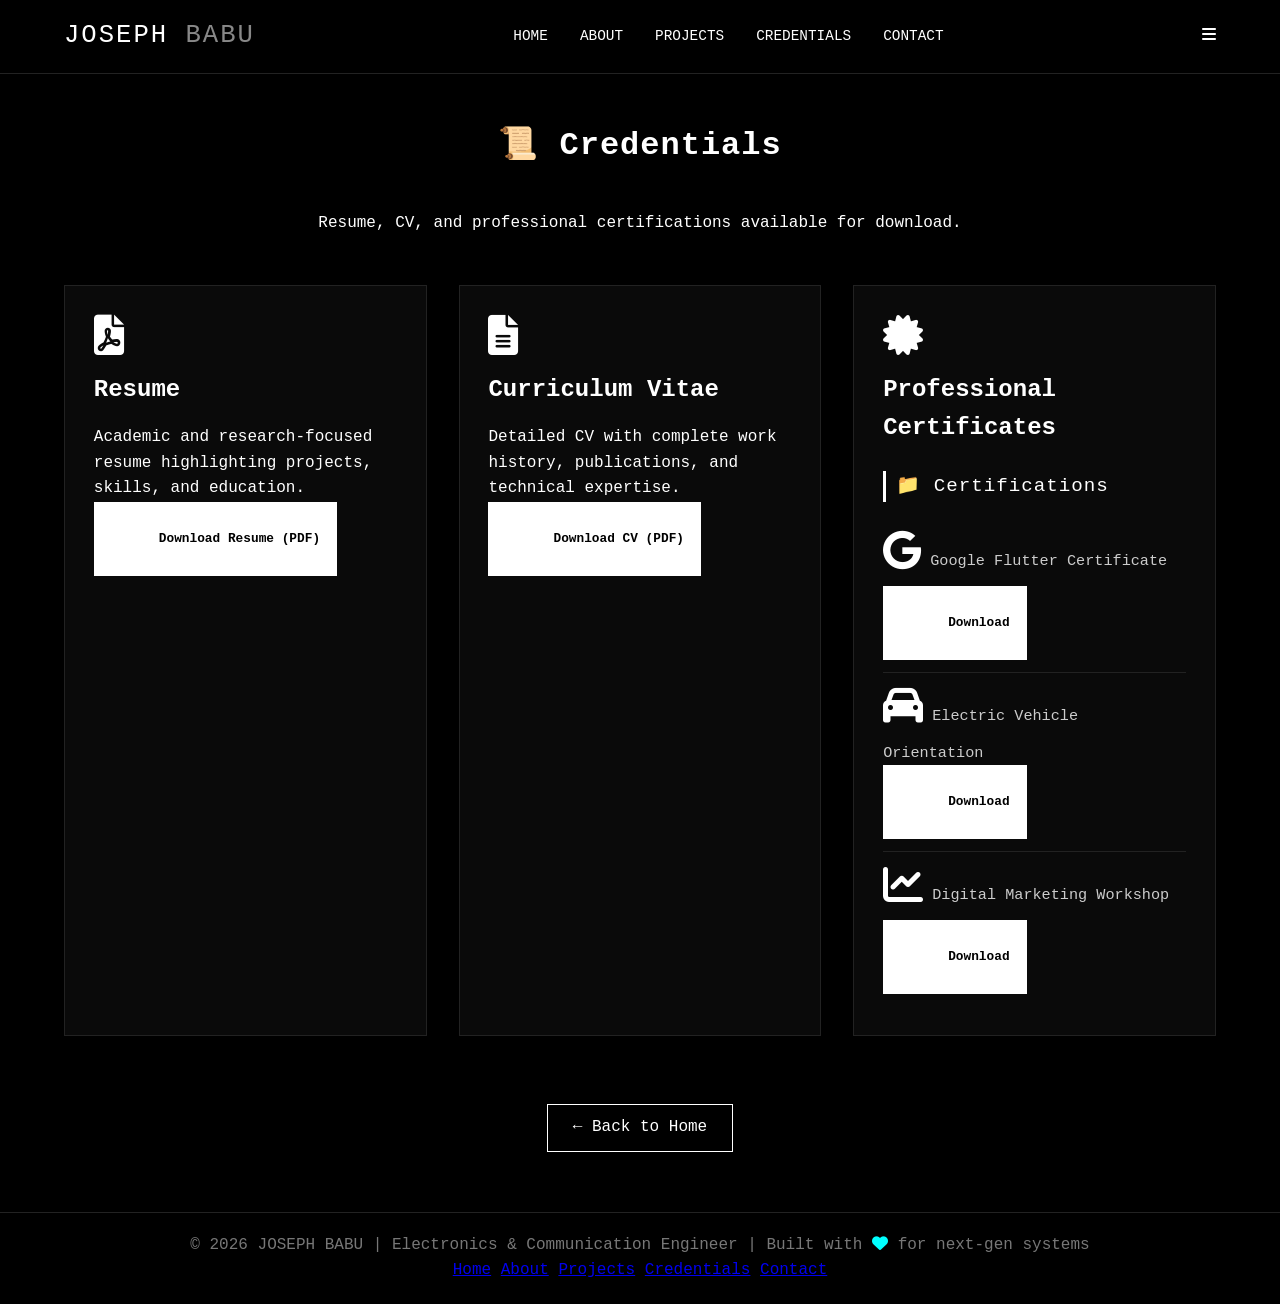
==== credentials.html @ bc293b89 "Update credentials.html" ====
<!DOCTYPE html>
<html lang="en">
<head>
    <meta charset="UTF-8">
    <meta name="viewport" content="width=device-width, initial-scale=1.0">
    <title>Credentials | Joseph Babu</title>
    <link href="https://fonts.googleapis.com/css2?family=Inter:opsz,wght@14..32,300;14..32,400;14..32,500;14..32,600;14..32,700;14..32,800&family=Space+Grotesk:wght@400;500;600;700&display=swap" rel="stylesheet">
    <link rel="stylesheet" href="https://cdnjs.cloudflare.com/ajax/libs/font-awesome/6.0.0/css/all.min.css">
    <link rel="stylesheet" href="style.css">
    <style>
        .credentials-grid {
            display: grid;
            grid-template-columns: repeat(auto-fit, minmax(300px, 1fr));
            gap: 2rem;
            margin: 3rem 0;
        }
        .cred-card {
            background: #0a0a0a;
            border: 1px solid #222;
            padding: 1.8rem;
            transition: all 0.3s;
        }
        .cred-card:hover {
            border-color: #fff;
            transform: translateY(-5px);
        }
        .cred-card i {
            font-size: 2.5rem;
            color: #fff;
            margin-bottom: 1rem;
        }
        .cred-card h3 {
            font-size: 1.5rem;
            margin-bottom: 1rem;
        }
        .cert-item {
            display: flex;
            justify-content: space-between;
            align-items: center;
            flex-wrap: wrap;
            border-bottom: 1px solid #222;
            padding: 0.75rem 0;
        }
        .cert-item:last-child {
            border-bottom: none;
        }
        .cert-name {
            color: #ccc;
            font-size: 0.95rem;
        }
        .download-btn {
            display: inline-flex;
            align-items: center;
            gap: 0.5rem;
            background: #fff;
            color: #000;
            padding: 0.5rem 1rem;
            font-size: 0.8rem;
            text-decoration: none;
            font-weight: bold;
            transition: all 0.3s;
            border: 1px solid #fff;
        }
        .download-btn:hover {
            background: #000;
            color: #fff;
        }
        .back-home {
            margin-top: 3rem;
            text-align: center;
        }
        .subsection-title {
            margin: 1.5rem 0 1rem 0;
            font-size: 1.2rem;
            letter-spacing: 1px;
            border-left: 3px solid #fff;
            padding-left: 10px;
        }
    </style>
</head>
<body>

<div class="grid-bg"></div>
<div class="cursor-glow" id="cursorGlow"></div>

<nav id="navbar">
    <div class="container">
        <div class="logo">JOSEPH <span>BABU</span></div>
        <ul class="nav-links" id="navLinks">
            <li><a href="index.html">HOME</a></li>
            <li><a href="index.html#about">ABOUT</a></li>
            <li><a href="projects.html">PROJECTS</a></li>
            <li><a href="credentials.html" class="active">CREDENTIALS</a></li>
            <li><a href="index.html#contact">CONTACT</a></li>
        </ul>
        <div class="mobile-menu-btn" id="mobileMenuBtn">
            <i class="fas fa-bars"></i>
        </div>
    </div>
</nav>

<section style="padding: 120px 0 60px 0;">
    <div class="container">
        <h1 class="title reveal">📜 Credentials</h1>
        <p style="text-align: center; margin-bottom: 2rem;">Resume, CV, and professional certifications available for download.</p>

        <div class="credentials-grid">
            <!-- 1. Resume -->
            <div class="cred-card reveal">
                <i class="fas fa-file-pdf"></i>
                <h3>Resume</h3>
                <p>Academic and research-focused resume highlighting projects, skills, and education.</p>
                <a href="assets/old cv lifeskills.pdf" download class="download-btn">
                    <i class="fas fa-download"></i> Download Resume (PDF)
                </a>
            </div>

            <!-- 2. CV (Comprehensive) -->
            <div class="cred-card reveal">
                <i class="fas fa-file-alt"></i>
                <h3>Curriculum Vitae</h3>
                <p>Detailed CV with complete work history, publications, and technical expertise.</p>
                <a href="assets/cv_joseph_babu.pdf" download class="download-btn">
                    <i class="fas fa-download"></i> Download CV (PDF)
                </a>
            </div>

            <!-- 3. Professional Certificates (subsection with 3 assets) -->
            <div class="cred-card reveal">
                <i class="fas fa-certificate"></i>
                <h3>Professional Certificates</h3>
                <div class="subsection-title">📁 Certifications</div>
                
                <div class="cert-item">
                    <span class="cert-name"><i class="fab fa-google"></i> Google Flutter Certificate</span>
                    <a href="assets/NIT CALICUT WS.pdf" download class="download-btn">
                        <i class="fas fa-download"></i> Download
                    </a>
                </div>
                
                <div class="cert-item">
                    <span class="cert-name"><i class="fas fa-car"></i> Electric Vehicle Orientation</span>
                    <a href="assets/EV WS GECK.pdf" download class="download-btn">
                        <i class="fas fa-download"></i> Download
                    </a>
                </div>
                
                <div class="cert-item">
                    <span class="cert-name"><i class="fas fa-chart-line"></i> Digital Marketing Workshop</span>
                    <a href="assets/DIGITAL MARKETING WS.pdf" download class="download-btn">
                        <i class="fas fa-download"></i> Download
                    </a>
                </div>
            </div>
        </div>

        <div class="back-home">
            <a href="index.html" class="btn btn-outline">← Back to Home</a>
        </div>
    </div>
</section>

<footer>
    <div class="container">
        <p>© 2026 JOSEPH BABU | Electronics & Communication Engineer | Built with <i class="fas fa-heart" style="color:#0ff"></i> for next-gen systems</p>
        <div class="footer-links">
            <a href="index.html">Home</a>
            <a href="index.html#about">About</a>
            <a href="projects.html">Projects</a>
            <a href="credentials.html">Credentials</a>
            <a href="index.html#contact">Contact</a>
        </div>
    </div>
</footer>

<script src="script.js"></script>
</body>
</html>
---- style.css ----
* {
    margin: 0;
    padding: 0;
    box-sizing: border-box;
}

body {
    background: #000;
    color: #fff;
    font-family: 'Segoe UI', 'Roboto', monospace;
    line-height: 1.6;
    scroll-behavior: smooth;
}

/* CONTAINER */
.container {
    width: 90%;
    max-width: 1200px;
    margin: auto;
}

/* NAVBAR */
nav {
    position: fixed;
    width: 100%;
    top: 0;
    z-index: 1000;

    background: rgba(0, 0, 0, 0.7);
    backdrop-filter: blur(10px);
    border-bottom: 1px solid #222;
}

nav .container {
    display: flex;
    justify-content: space-between;
    align-items: center;
    padding: 1rem 0;
}

/* LOGO */
.logo {
    font-size: 1.6rem;
    letter-spacing: 2px;
    white-space: nowrap;
}

.logo span {
    color: #888;
}

/* NAV LINKS */
.nav-links {
    display: flex;
    gap: 2rem;
    list-style: none;
}

.nav-links a {
    color: #fff;
    text-decoration: none;
    position: relative;
    font-size: 0.9rem;
}

/* underline hover effect */
.nav-links a::after {
    content: '';
    position: absolute;
    left: 0;
    bottom: -5px;
    width: 0%;
    height: 1px;
    background: white;
    transition: 0.3s;
}

.nav-links a:hover::after {
    width: 100%;
}

/* SECTION FIX (prevents hiding under navbar) */
section {
    padding: 100px 0;
    scroll-margin-top: 80px;
}

/* HERO */
.hero {
    height: 100vh;
    display: flex;
    align-items: center;
    text-align: center;
}

.hero-content {
    width: 100%;
}

#typing {
    font-size: 3rem;
    letter-spacing: 2px;
    border-right: 2px solid white;
    display: inline-block;
    padding-right: 5px;
}

.hero h3 {
    margin-top: 10px;
    color: #aaa;
    font-weight: 400;
}

.hero p {
    margin-top: 10px;
    color: #777;
}

/* BUTTON */
.btn {
    display: inline-block;
    margin-top: 20px;
    padding: 10px 25px;
    border: 1px solid white;
    color: white;
    text-decoration: none;
    transition: 0.3s;
}

.btn:hover {
    background: white;
    color: black;
    transform: translateY(-2px);
}

/* TITLES */
.title {
    text-align: center;
    margin-bottom: 40px;
    font-size: 2rem;
    letter-spacing: 1px;
}

/* ABOUT */
.about-text {
    max-width: 800px;
    margin: 10px auto;
    text-align: center;
    color: #ccc;
}

/* SKILLS */
.skills {
    display: flex;
    justify-content: center;
    flex-wrap: wrap;
    gap: 10px;
    margin-top: 20px;
}

.skills span {
    border: 1px solid #333;
    padding: 6px 15px;
    font-size: 0.85rem;
    transition: 0.3s;
}

.skills span:hover {
    background: white;
    color: black;
}

/* PROJECT GRID */
.grid {
    display: grid;
    grid-template-columns: repeat(auto-fit, minmax(280px, 1fr));
    gap: 2rem;
}

/* PROJECT CARD */
.card {
    padding: 2rem;
    border-radius: 10px;

    background: rgba(255, 255, 255, 0.05);
    backdrop-filter: blur(10px);

    border: 1px solid #222;
    transition: all 0.3s ease;
    text-align: center;
}

.card i {
    font-size: 2.5rem;
    margin-bottom: 15px;
}

.card h3 {
    margin-bottom: 10px;
}

.card p {
    color: #aaa;
    font-size: 0.9rem;
}

/* HOVER EFFECT */
.card:hover {
    transform: translateY(-10px);
    border-color: white;
    box-shadow: 0 0 20px rgba(255,255,255,0.1);
}

/* PROJECT LINKS */
.project-links {
    margin-top: 15px;
    display: flex;
    justify-content: center;
}

.project-links a {
    border: 1px solid white;
    padding: 6px 15px;
    text-decoration: none;
    color: white;
    font-size: 0.85rem;
    transition: 0.3s;
}

.project-links a:hover {
    background: white;
    color: black;
}

/* CONTACT */
.contact {
    display: flex;
    justify-content: center;
    gap: 2rem;
    font-size: 2rem;
}

.contact a {
    color: white;
    transition: 0.3s;
}

.contact a:hover {
    transform: scale(1.2);
    color: #aaa;
}

/* FOOTER */
footer {
    text-align: center;
    padding: 20px;
    border-top: 1px solid #222;
    color: #777;
}

/* SCROLL ANIMATION */
.fade {
    opacity: 0;
    transform: translateY(20px);
    transition: 0.8s ease;
}

.fade.show {
    opacity: 1;
    transform: translateY(0);
}

/* RESPONSIVE */
@media (max-width: 768px) {
    .nav-links {
        gap: 1rem;
        font-size: 0.8rem;
    }

    #typing {
        font-size: 2rem;
    }

    .title {
        font-size: 1.5rem;
    }
}
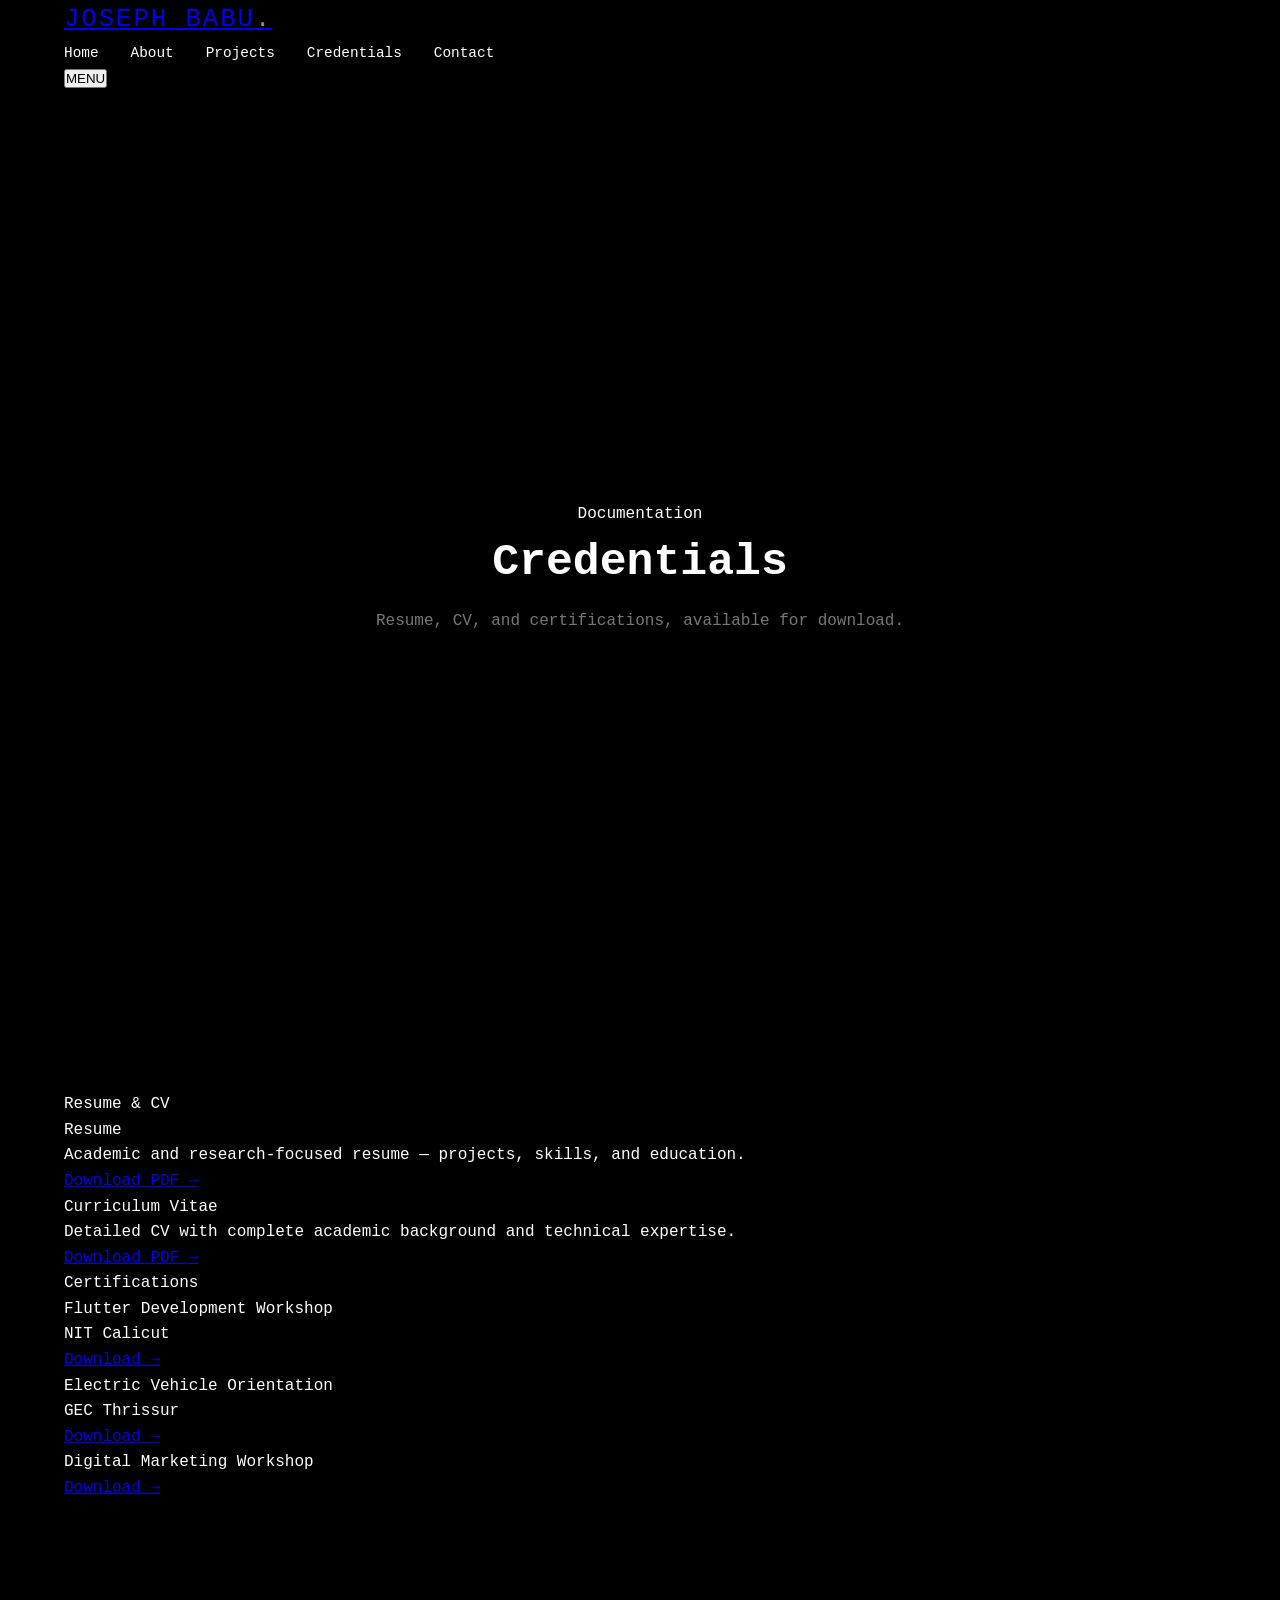
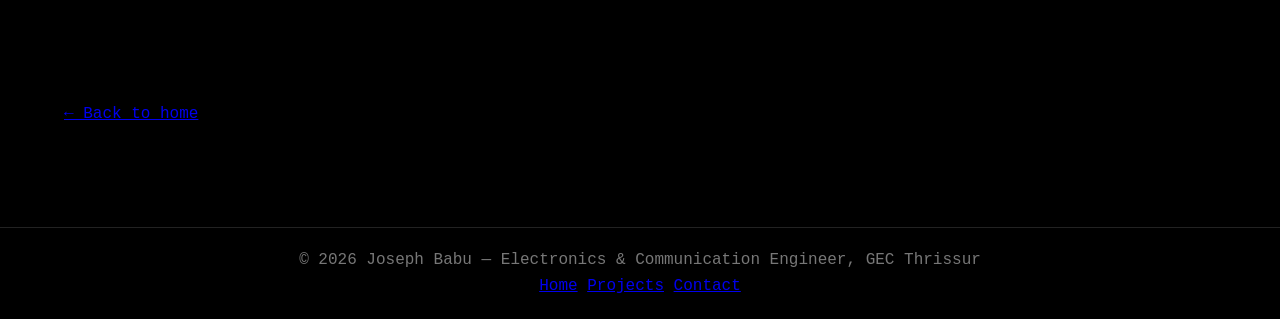
==== commit ae4f35b4: "Refactor credentials.html for SEO and navigation Added meta description and preconnect links for fon" ====
--- a/credentials.html
+++ b/credentials.html
@@ -1,176 +1,103 @@
 <!DOCTYPE html>
 <html lang="en">
 <head>
-    <meta charset="UTF-8">
-    <meta name="viewport" content="width=device-width, initial-scale=1.0">
-    <title>Credentials | Joseph Babu</title>
-    <link href="https://fonts.googleapis.com/css2?family=Inter:opsz,wght@14..32,300;14..32,400;14..32,500;14..32,600;14..32,700;14..32,800&family=Space+Grotesk:wght@400;500;600;700&display=swap" rel="stylesheet">
-    <link rel="stylesheet" href="https://cdnjs.cloudflare.com/ajax/libs/font-awesome/6.0.0/css/all.min.css">
-    <link rel="stylesheet" href="style.css">
-    <style>
-        .credentials-grid {
-            display: grid;
-            grid-template-columns: repeat(auto-fit, minmax(300px, 1fr));
-            gap: 2rem;
-            margin: 3rem 0;
-        }
-        .cred-card {
-            background: #0a0a0a;
-            border: 1px solid #222;
-            padding: 1.8rem;
-            transition: all 0.3s;
-        }
-        .cred-card:hover {
-            border-color: #fff;
-            transform: translateY(-5px);
-        }
-        .cred-card i {
-            font-size: 2.5rem;
-            color: #fff;
-            margin-bottom: 1rem;
-        }
-        .cred-card h3 {
-            font-size: 1.5rem;
-            margin-bottom: 1rem;
-        }
-        .cert-item {
-            display: flex;
-            justify-content: space-between;
-            align-items: center;
-            flex-wrap: wrap;
-            border-bottom: 1px solid #222;
-            padding: 0.75rem 0;
-        }
-        .cert-item:last-child {
-            border-bottom: none;
-        }
-        .cert-name {
-            color: #ccc;
-            font-size: 0.95rem;
-        }
-        .download-btn {
-            display: inline-flex;
-            align-items: center;
-            gap: 0.5rem;
-            background: #fff;
-            color: #000;
-            padding: 0.5rem 1rem;
-            font-size: 0.8rem;
-            text-decoration: none;
-            font-weight: bold;
-            transition: all 0.3s;
-            border: 1px solid #fff;
-        }
-        .download-btn:hover {
-            background: #000;
-            color: #fff;
-        }
-        .back-home {
-            margin-top: 3rem;
-            text-align: center;
-        }
-        .subsection-title {
-            margin: 1.5rem 0 1rem 0;
-            font-size: 1.2rem;
-            letter-spacing: 1px;
-            border-left: 3px solid #fff;
-            padding-left: 10px;
-        }
-    </style>
+<meta charset="UTF-8">
+<meta name="viewport" content="width=device-width, initial-scale=1.0">
+<title>Credentials | Joseph Babu</title>
+<meta name="description" content="Resume, CV, and professional certifications for Joseph Babu.">
+<link rel="preconnect" href="https://fonts.googleapis.com">
+<link rel="preconnect" href="https://fonts.gstatic.com" crossorigin>
+<link href="https://fonts.googleapis.com/css2?family=Source+Serif+4:wght@500;600;700&family=Inter:wght@400;500;600&family=IBM+Plex+Mono:wght@400;500;600&display=swap" rel="stylesheet">
+<link rel="stylesheet" href="style.css">
 </head>
 <body>
 
-<div class="grid-bg"></div>
-<div class="cursor-glow" id="cursorGlow"></div>
+<header class="site-nav">
+  <div class="container">
+    <div class="logo"><a href="index.html">JOSEPH BABU<span class="dot">.</span></a></div>
+    <ul class="nav-links" id="navLinks">
+      <li><a href="index.html">Home</a></li>
+      <li><a href="index.html#about">About</a></li>
+      <li><a href="projects.html">Projects</a></li>
+      <li><a href="credentials.html">Credentials</a></li>
+      <li><a href="index.html#contact">Contact</a></li>
+    </ul>
+    <button class="mobile-menu-btn" id="mobileMenuBtn" aria-label="Toggle navigation" aria-expanded="false">MENU</button>
+  </div>
+</header>
 
-<nav id="navbar">
-    <div class="container">
-        <div class="logo">JOSEPH <span>BABU</span></div>
-        <ul class="nav-links" id="navLinks">
-            <li><a href="index.html">HOME</a></li>
-            <li><a href="index.html#about">ABOUT</a></li>
-            <li><a href="projects.html">PROJECTS</a></li>
-            <li><a href="credentials.html" class="active">CREDENTIALS</a></li>
-            <li><a href="index.html#contact">CONTACT</a></li>
-        </ul>
-        <div class="mobile-menu-btn" id="mobileMenuBtn">
-            <i class="fas fa-bars"></i>
+<section class="hero" style="padding-bottom: 48px;">
+  <div class="container">
+    <div class="eyebrow">Documentation</div>
+    <h1 style="font-size: clamp(2rem, 4vw, 2.8rem);">Credentials</h1>
+    <p class="role-line">Resume, CV, and certifications, available for download.</p>
+  </div>
+</section>
+
+<section class="section">
+  <div class="container">
+
+    <div class="cert-group-title">Resume &amp; CV</div>
+    <div class="doc-list">
+      <div class="doc-row">
+        <div>
+          <div class="doc-title">Resume</div>
+          <div class="doc-desc">Academic and research-focused resume — projects, skills, and education.</div>
         </div>
+        <a class="doc-link" href="assets/old%20cv%20lifeskills.pdf" target="_blank" rel="noopener">Download PDF &rarr;</a>
+      </div>
+      <div class="doc-row">
+        <div>
+          <div class="doc-title">Curriculum Vitae</div>
+          <div class="doc-desc">Detailed CV with complete academic background and technical expertise.</div>
+        </div>
+        <a class="doc-link" href="assets/cv_joseph_babu.pdf" target="_blank" rel="noopener">Download PDF &rarr;</a>
+      </div>
     </div>
-</nav>
 
-<section style="padding: 120px 0 60px 0;">
-    <div class="container">
-        <h1 class="title reveal">📜 Credentials</h1>
-        <p style="text-align: center; margin-bottom: 2rem;">Resume, CV, and professional certifications available for download.</p>
+    <div class="cert-group-title">Certifications</div>
+    <div class="doc-list">
+      <div class="doc-row">
+        <div>
+          <div class="doc-title">Flutter Development Workshop</div>
+          <div class="doc-desc">NIT Calicut</div>
+        </div>
+        <a class="doc-link" href="assets/NIT%20CALICUT%20WS.pdf" target="_blank" rel="noopener">Download &rarr;</a>
+      </div>
+      <div class="doc-row">
+        <div>
+          <div class="doc-title">Electric Vehicle Orientation</div>
+          <div class="doc-desc">GEC Thrissur</div>
+        </div>
+        <a class="doc-link" href="assets/EV%20WS%20GECK.pdf" target="_blank" rel="noopener">Download &rarr;</a>
+      </div>
+      <div class="doc-row">
+        <div>
+          <div class="doc-title">Digital Marketing Workshop</div>
+          <div class="doc-desc"></div>
+        </div>
+        <a class="doc-link" href="assets/DIGITAL%20MARKETING%20WS.pdf" target="_blank" rel="noopener">Download &rarr;</a>
+      </div>
+    </div>
 
-        <div class="credentials-grid">
-            <!-- 1. Resume -->
-            <div class="cred-card reveal">
-                <i class="fas fa-file-pdf"></i>
-                <h3>Resume</h3>
-                <p>Academic and research-focused resume highlighting projects, skills, and education.</p>
-                <a href="assets/old cv lifeskills.pdf" download class="download-btn">
-                    <i class="fas fa-download"></i> Download Resume (PDF)
-                </a>
-            </div>
+  </div>
+</section>
 
-            <!-- 2. CV (Comprehensive) -->
-            <div class="cred-card reveal">
-                <i class="fas fa-file-alt"></i>
-                <h3>Curriculum Vitae</h3>
-                <p>Detailed CV with complete work history, publications, and technical expertise.</p>
-                <a href="assets/cv_joseph_babu.pdf" download class="download-btn">
-                    <i class="fas fa-download"></i> Download CV (PDF)
-                </a>
-            </div>
-
-            <!-- 3. Professional Certificates (subsection with 3 assets) -->
-            <div class="cred-card reveal">
-                <i class="fas fa-certificate"></i>
-                <h3>Professional Certificates</h3>
-                <div class="subsection-title">📁 Certifications</div>
-                
-                <div class="cert-item">
-                    <span class="cert-name"><i class="fab fa-google"></i> Google Flutter Certificate</span>
-                    <a href="assets/NIT CALICUT WS.pdf" download class="download-btn">
-                        <i class="fas fa-download"></i> Download
-                    </a>
-                </div>
-                
-                <div class="cert-item">
-                    <span class="cert-name"><i class="fas fa-car"></i> Electric Vehicle Orientation</span>
-                    <a href="assets/EV WS GECK.pdf" download class="download-btn">
-                        <i class="fas fa-download"></i> Download
-                    </a>
-                </div>
-                
-                <div class="cert-item">
-                    <span class="cert-name"><i class="fas fa-chart-line"></i> Digital Marketing Workshop</span>
-                    <a href="assets/DIGITAL MARKETING WS.pdf" download class="download-btn">
-                        <i class="fas fa-download"></i> Download
-                    </a>
-                </div>
-            </div>
-        </div>
-
-        <div class="back-home">
-            <a href="index.html" class="btn btn-outline">← Back to Home</a>
-        </div>
-    </div>
+<section class="section">
+  <div class="container">
+    <a href="index.html" class="back-link" style="margin-bottom:0;">&larr; Back to home</a>
+  </div>
 </section>
 
 <footer>
-    <div class="container">
-        <p>© 2026 JOSEPH BABU | Electronics & Communication Engineer | Built with <i class="fas fa-heart" style="color:#0ff"></i> for next-gen systems</p>
-        <div class="footer-links">
-            <a href="index.html">Home</a>
-            <a href="index.html#about">About</a>
-            <a href="projects.html">Projects</a>
-            <a href="credentials.html">Credentials</a>
-            <a href="index.html#contact">Contact</a>
-        </div>
+  <div class="container">
+    <p>&copy; 2026 Joseph Babu — Electronics &amp; Communication Engineer, GEC Thrissur</p>
+    <div class="footer-links">
+      <a href="index.html">Home</a>
+      <a href="projects.html">Projects</a>
+      <a href="index.html#contact">Contact</a>
     </div>
+  </div>
 </footer>
 
 <script src="script.js"></script>
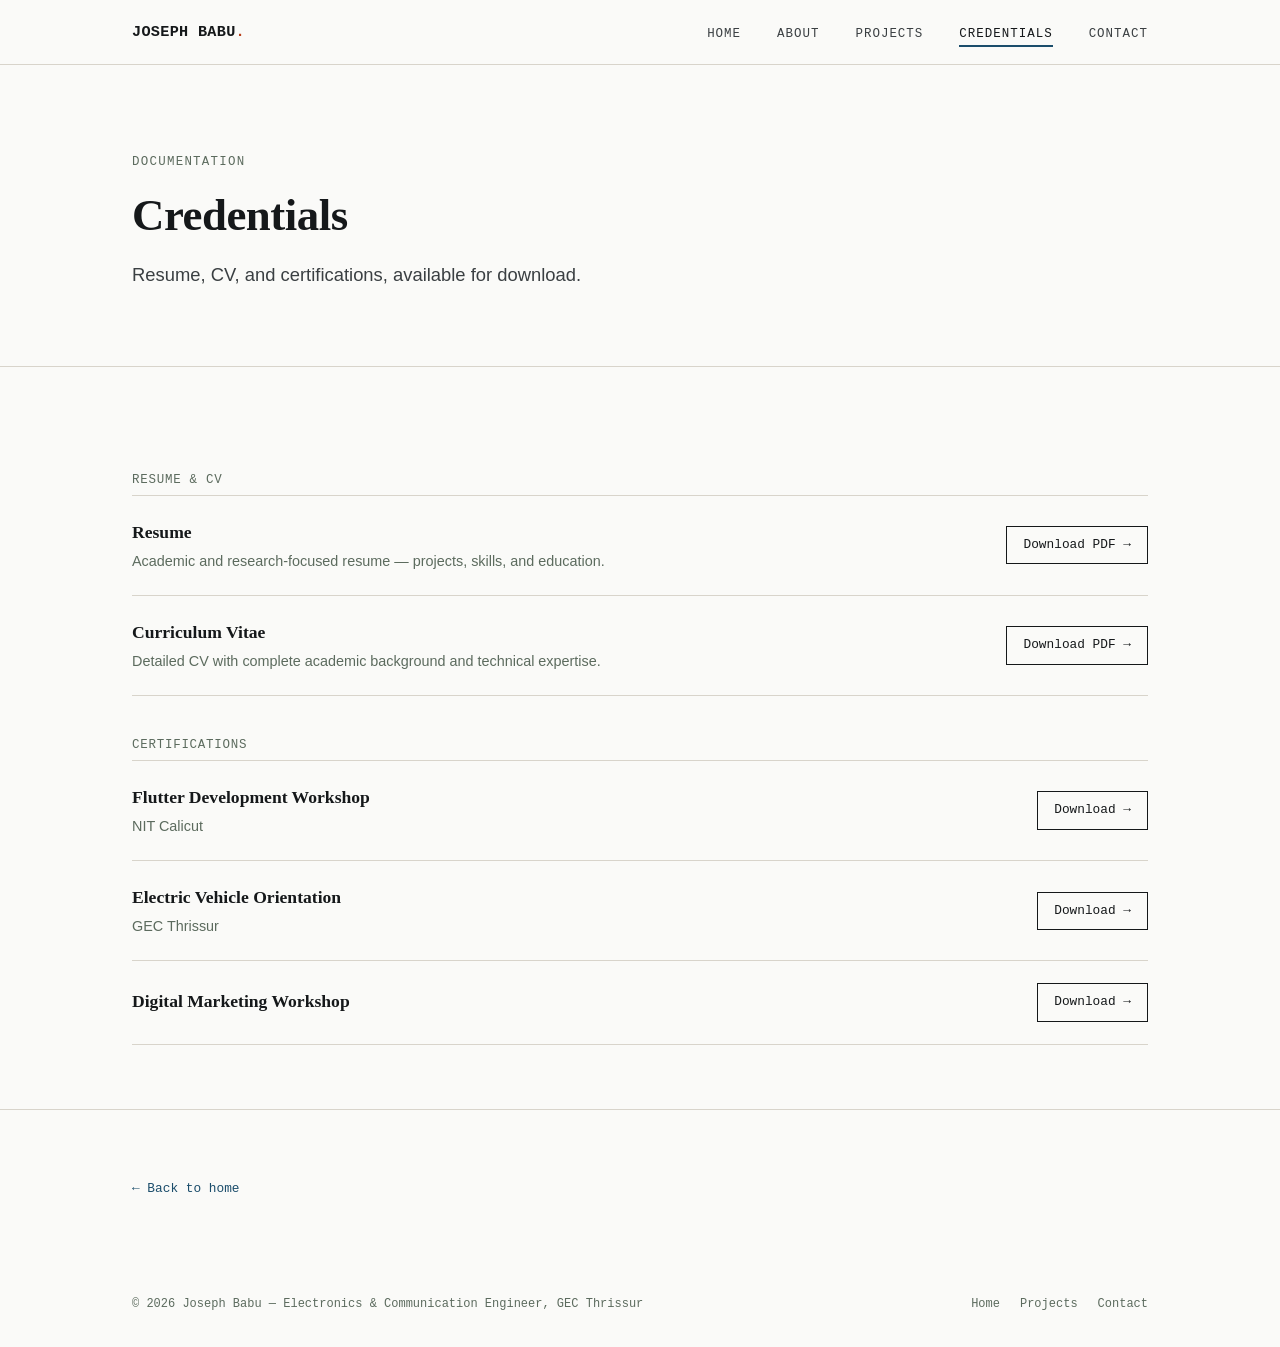
==== commit e2de97fc: "Update resume download link to new format" ====
--- a/credentials.html
+++ b/credentials.html
@@ -44,7 +44,7 @@
           <div class="doc-title">Resume</div>
           <div class="doc-desc">Academic and research-focused resume — projects, skills, and education.</div>
         </div>
-        <a class="doc-link" href="assets/old%20cv%20lifeskills.pdf" target="_blank" rel="noopener">Download PDF &rarr;</a>
+        <a class="doc-link" href="assets/Joseph_Babu_Resume.docx" target="_blank" rel="noopener">Download PDF &rarr;</a>
       </div>
       <div class="doc-row">
         <div>
--- a/style.css
+++ b/style.css
@@ -1,287 +1,651 @@
-* {
-    margin: 0;
-    padding: 0;
-    box-sizing: border-box;
-}
+/* ============================================
+   JOSEPH BABU — PORTFOLIO
+   Design system: technical paper / spec-sheet
+   ============================================ */
+
+:root {
+  /* Color */
+  --paper:      #FAFAF8;
+  --paper-dim:  #F1EFEA;
+  --ink:        #15181A;
+  --ink-soft:   #3A3F42;
+  --slate:      #5C6B5E;
+  --rule:       #D8D4CB;
+  --signal:     #1B4D6B;
+  --signal-dim: #E8EEF1;
+  --flag:       #B8401C;
+  --flag-dim:   #F5E6DE;
+
+  /* Type */
+  --serif: 'Source Serif 4', 'IBM Plex Serif', Georgia, serif;
+  --sans:  'Inter', -apple-system, sans-serif;
+  --mono:  'IBM Plex Mono', 'JetBrains Mono', monospace;
+
+  /* Layout */
+  --max-w: 1080px;
+  --pad: 32px;
+}
+
+* { margin: 0; padding: 0; box-sizing: border-box; }
+
+html { scroll-behavior: smooth; }
 
 body {
-    background: #000;
-    color: #fff;
-    font-family: 'Segoe UI', 'Roboto', monospace;
-    line-height: 1.6;
-    scroll-behavior: smooth;
-}
-
-/* CONTAINER */
+  font-family: var(--sans);
+  background: var(--paper);
+  color: var(--ink);
+  line-height: 1.6;
+  font-size: 16px;
+  -webkit-font-smoothing: antialiased;
+}
+
+a { color: var(--signal); text-decoration: none; }
+a:hover { text-decoration: underline; }
+a:focus-visible, button:focus-visible {
+  outline: 2px solid var(--signal);
+  outline-offset: 2px;
+}
+
 .container {
-    width: 90%;
-    max-width: 1200px;
-    margin: auto;
-}
-
-/* NAVBAR */
-nav {
-    position: fixed;
-    width: 100%;
-    top: 0;
-    z-index: 1000;
-
-    background: rgba(0, 0, 0, 0.7);
-    backdrop-filter: blur(10px);
-    border-bottom: 1px solid #222;
-}
-
-nav .container {
+  max-width: var(--max-w);
+  margin: 0 auto;
+  padding: 0 var(--pad);
+}
+
+ul { list-style: none; }
+
+/* ---------- NAV ---------- */
+header.site-nav {
+  position: sticky;
+  top: 0;
+  background: var(--paper);
+  border-bottom: 1px solid var(--rule);
+  z-index: 100;
+}
+
+.site-nav .container {
+  display: flex;
+  justify-content: space-between;
+  align-items: center;
+  padding: 18px var(--pad);
+  height: 64px;
+}
+
+.site-nav .logo {
+  font-family: var(--mono);
+  font-size: 0.95rem;
+  font-weight: 600;
+  letter-spacing: 0.02em;
+  color: var(--ink);
+}
+
+.site-nav .logo a { color: inherit; }
+.site-nav .logo a:hover { text-decoration: none; color: var(--signal); }
+
+.site-nav .logo .dot { color: var(--flag); }
+
+.nav-links {
+  display: flex;
+  gap: 36px;
+}
+
+.nav-links a {
+  font-family: var(--mono);
+  font-size: 0.78rem;
+  letter-spacing: 0.08em;
+  color: var(--ink-soft);
+  text-decoration: none;
+  text-transform: uppercase;
+  padding-bottom: 4px;
+  border-bottom: 2px solid transparent;
+}
+
+.nav-links a:hover,
+.nav-links a.current {
+  color: var(--ink);
+  border-bottom-color: var(--signal);
+}
+
+.mobile-menu-btn {
+  display: none;
+  background: none;
+  border: 1px solid var(--rule);
+  font-family: var(--mono);
+  font-size: 0.75rem;
+  padding: 6px 10px;
+  cursor: pointer;
+  color: var(--ink);
+}
+
+@media (max-width: 760px) {
+  .nav-links { display: none; }
+  .nav-links.open {
     display: flex;
-    justify-content: space-between;
-    align-items: center;
-    padding: 1rem 0;
-}
-
-/* LOGO */
-.logo {
-    font-size: 1.6rem;
-    letter-spacing: 2px;
-    white-space: nowrap;
-}
-
-.logo span {
-    color: #888;
-}
-
-/* NAV LINKS */
-.nav-links {
-    display: flex;
-    gap: 2rem;
-    list-style: none;
-}
-
-.nav-links a {
-    color: #fff;
-    text-decoration: none;
-    position: relative;
-    font-size: 0.9rem;
-}
-
-/* underline hover effect */
-.nav-links a::after {
-    content: '';
+    flex-direction: column;
     position: absolute;
+    top: 64px;
     left: 0;
-    bottom: -5px;
-    width: 0%;
-    height: 1px;
-    background: white;
-    transition: 0.3s;
-}
-
-.nav-links a:hover::after {
-    width: 100%;
-}
-
-/* SECTION FIX (prevents hiding under navbar) */
-section {
-    padding: 100px 0;
-    scroll-margin-top: 80px;
-}
-
-/* HERO */
+    right: 0;
+    background: var(--paper);
+    border-bottom: 1px solid var(--rule);
+    padding: 16px var(--pad) 24px;
+    gap: 18px;
+  }
+  .mobile-menu-btn { display: block; }
+}
+
+/* ---------- HERO ---------- */
 .hero {
-    height: 100vh;
-    display: flex;
-    align-items: center;
-    text-align: center;
-}
-
-.hero-content {
-    width: 100%;
-}
-
-#typing {
-    font-size: 3rem;
-    letter-spacing: 2px;
-    border-right: 2px solid white;
-    display: inline-block;
-    padding-right: 5px;
-}
-
-.hero h3 {
-    margin-top: 10px;
-    color: #aaa;
-    font-weight: 400;
-}
-
-.hero p {
-    margin-top: 10px;
-    color: #777;
-}
-
-/* BUTTON */
+  padding: 88px 0 64px;
+  border-bottom: 1px solid var(--rule);
+}
+
+.hero .eyebrow {
+  font-family: var(--mono);
+  font-size: 0.78rem;
+  letter-spacing: 0.1em;
+  text-transform: uppercase;
+  color: var(--slate);
+  margin-bottom: 18px;
+}
+
+.hero h1 {
+  font-family: var(--serif);
+  font-size: clamp(2.4rem, 5vw, 3.6rem);
+  font-weight: 600;
+  line-height: 1.1;
+  letter-spacing: -0.01em;
+  color: var(--ink);
+  margin-bottom: 20px;
+  max-width: 760px;
+}
+
+.hero .role-line {
+  font-family: var(--sans);
+  font-size: 1.15rem;
+  color: var(--ink-soft);
+  max-width: 600px;
+  margin-bottom: 28px;
+}
+
+.spec-line {
+  display: flex;
+  flex-wrap: wrap;
+  gap: 0;
+  font-family: var(--mono);
+  font-size: 0.82rem;
+  color: var(--ink-soft);
+  margin-bottom: 36px;
+  border-top: 1px solid var(--rule);
+  border-bottom: 1px solid var(--rule);
+}
+
+.spec-line span {
+  padding: 10px 18px 10px 0;
+  margin-right: 18px;
+  border-right: 1px solid var(--rule);
+}
+
+.spec-line span:last-child { border-right: none; }
+
+.hero-actions {
+  display: flex;
+  gap: 16px;
+  flex-wrap: wrap;
+}
+
 .btn {
-    display: inline-block;
-    margin-top: 20px;
-    padding: 10px 25px;
-    border: 1px solid white;
-    color: white;
-    text-decoration: none;
-    transition: 0.3s;
+  display: inline-flex;
+  align-items: center;
+  gap: 8px;
+  font-family: var(--mono);
+  font-size: 0.82rem;
+  letter-spacing: 0.03em;
+  padding: 12px 22px;
+  border: 1px solid var(--ink);
+  text-decoration: none;
+  color: var(--ink);
+  background: transparent;
+  transition: background 0.15s ease, color 0.15s ease;
 }
 
 .btn:hover {
-    background: white;
-    color: black;
-    transform: translateY(-2px);
-}
-
-/* TITLES */
-.title {
-    text-align: center;
-    margin-bottom: 40px;
-    font-size: 2rem;
-    letter-spacing: 1px;
-}
-
-/* ABOUT */
-.about-text {
-    max-width: 800px;
-    margin: 10px auto;
-    text-align: center;
-    color: #ccc;
-}
-
-/* SKILLS */
-.skills {
-    display: flex;
-    justify-content: center;
-    flex-wrap: wrap;
-    gap: 10px;
-    margin-top: 20px;
-}
-
-.skills span {
-    border: 1px solid #333;
-    padding: 6px 15px;
-    font-size: 0.85rem;
-    transition: 0.3s;
-}
-
-.skills span:hover {
-    background: white;
-    color: black;
-}
-
-/* PROJECT GRID */
-.grid {
-    display: grid;
-    grid-template-columns: repeat(auto-fit, minmax(280px, 1fr));
-    gap: 2rem;
-}
-
-/* PROJECT CARD */
-.card {
-    padding: 2rem;
-    border-radius: 10px;
-
-    background: rgba(255, 255, 255, 0.05);
-    backdrop-filter: blur(10px);
-
-    border: 1px solid #222;
-    transition: all 0.3s ease;
-    text-align: center;
-}
-
-.card i {
-    font-size: 2.5rem;
-    margin-bottom: 15px;
-}
-
-.card h3 {
-    margin-bottom: 10px;
-}
-
-.card p {
-    color: #aaa;
-    font-size: 0.9rem;
-}
-
-/* HOVER EFFECT */
-.card:hover {
-    transform: translateY(-10px);
-    border-color: white;
-    box-shadow: 0 0 20px rgba(255,255,255,0.1);
-}
-
-/* PROJECT LINKS */
+  background: var(--ink);
+  color: var(--paper);
+  text-decoration: none;
+}
+
+.btn-primary {
+  background: var(--ink);
+  color: var(--paper);
+}
+
+.btn-primary:hover {
+  background: var(--signal);
+  border-color: var(--signal);
+}
+
+/* ---------- SECTION SCAFFOLDING ---------- */
+.section {
+  padding: 64px 0;
+  border-bottom: 1px solid var(--rule);
+}
+
+.section:last-of-type { border-bottom: none; }
+
+.section-head {
+  display: flex;
+  align-items: baseline;
+  justify-content: space-between;
+  margin-bottom: 40px;
+  gap: 20px;
+}
+
+.section-head h2 {
+  font-family: var(--serif);
+  font-size: 1.7rem;
+  font-weight: 600;
+  color: var(--ink);
+}
+
+.section-head .index {
+  font-family: var(--mono);
+  font-size: 0.78rem;
+  color: var(--slate);
+  white-space: nowrap;
+}
+
+/* ---------- ABOUT ---------- */
+.about-grid {
+  display: grid;
+  grid-template-columns: 1.3fr 1fr;
+  gap: 56px;
+}
+
+@media (max-width: 760px) {
+  .about-grid { grid-template-columns: 1fr; gap: 40px; }
+}
+
+.about-text p {
+  color: var(--ink-soft);
+  font-size: 1.02rem;
+  margin-bottom: 18px;
+  max-width: 560px;
+}
+
+.field-list {
+  font-family: var(--mono);
+  font-size: 0.85rem;
+}
+
+.field-row {
+  display: grid;
+  grid-template-columns: 140px 1fr;
+  gap: 16px;
+  padding: 10px 0;
+  border-top: 1px solid var(--rule);
+}
+
+.field-row:last-child { border-bottom: 1px solid var(--rule); }
+
+.field-row .label {
+  color: var(--slate);
+  text-transform: uppercase;
+  letter-spacing: 0.05em;
+  font-size: 0.72rem;
+  padding-top: 2px;
+}
+
+.field-row .value {
+  color: var(--ink);
+}
+
+.field-row .value .sub {
+  display: block;
+  color: var(--slate);
+  font-size: 0.8rem;
+  margin-top: 2px;
+}
+
+.tag-row {
+  display: flex;
+  flex-wrap: wrap;
+  gap: 8px;
+  margin-top: 6px;
+}
+
+.tag {
+  font-family: var(--mono);
+  font-size: 0.72rem;
+  border: 1px solid var(--rule);
+  padding: 4px 10px;
+  color: var(--ink-soft);
+  white-space: nowrap;
+}
+
+/* ---------- RESEARCH FOCUS CALLOUT ---------- */
+.callout {
+  border: 1px solid var(--ink);
+  padding: 28px 32px;
+  margin-top: 48px;
+  display: flex;
+  justify-content: space-between;
+  align-items: flex-start;
+  gap: 24px;
+  flex-wrap: wrap;
+}
+
+.callout .callout-label {
+  font-family: var(--mono);
+  font-size: 0.72rem;
+  letter-spacing: 0.08em;
+  text-transform: uppercase;
+  color: var(--slate);
+  margin-bottom: 8px;
+}
+
+.callout h3 {
+  font-family: var(--serif);
+  font-size: 1.3rem;
+  font-weight: 600;
+  margin-bottom: 6px;
+}
+
+.callout p {
+  color: var(--ink-soft);
+  max-width: 480px;
+}
+
+.status-tag {
+  font-family: var(--mono);
+  font-size: 0.72rem;
+  letter-spacing: 0.06em;
+  text-transform: uppercase;
+  padding: 5px 12px;
+  border: 1px solid var(--flag);
+  color: var(--flag);
+  white-space: nowrap;
+}
+
+/* ---------- PROJECTS (spec sheet style) ---------- */
+.project {
+  border: 1px solid var(--rule);
+  margin-bottom: 28px;
+}
+
+.project-header {
+  display: flex;
+  justify-content: space-between;
+  align-items: flex-start;
+  gap: 20px;
+  padding: 24px 28px;
+  border-bottom: 1px solid var(--rule);
+  flex-wrap: wrap;
+}
+
+.project-header .titles h3 {
+  font-family: var(--serif);
+  font-size: 1.4rem;
+  font-weight: 600;
+  margin-bottom: 6px;
+}
+
+.project-header .meta {
+  font-family: var(--mono);
+  font-size: 0.78rem;
+  color: var(--slate);
+}
+
+.status {
+  font-family: var(--mono);
+  font-size: 0.72rem;
+  letter-spacing: 0.06em;
+  text-transform: uppercase;
+  padding: 5px 12px;
+  border: 1px solid var(--slate);
+  color: var(--slate);
+  white-space: nowrap;
+  height: fit-content;
+}
+
+.status.complete {
+  border-color: var(--signal);
+  color: var(--signal);
+}
+
+.status.in-progress {
+  border-color: var(--flag);
+  color: var(--flag);
+}
+
+.project-body {
+  padding: 28px;
+}
+
+.project-summary {
+  color: var(--ink-soft);
+  margin-bottom: 24px;
+  max-width: 680px;
+}
+
+.spec-table {
+  width: 100%;
+  border-collapse: collapse;
+  font-family: var(--mono);
+  font-size: 0.84rem;
+  margin-bottom: 24px;
+}
+
+.spec-table tr {
+  border-top: 1px solid var(--rule);
+}
+
+.spec-table tr:last-child {
+  border-bottom: 1px solid var(--rule);
+}
+
+.spec-table td {
+  padding: 9px 0;
+  vertical-align: top;
+}
+
+.spec-table td:first-child {
+  width: 200px;
+  color: var(--slate);
+  text-transform: uppercase;
+  letter-spacing: 0.04em;
+  font-size: 0.74rem;
+  padding-right: 16px;
+}
+
+.spec-table td:last-child {
+  color: var(--ink);
+}
+
+.results-list {
+  margin-bottom: 24px;
+}
+
+.results-list .result-row {
+  display: flex;
+  gap: 12px;
+  padding: 6px 0;
+  font-size: 0.92rem;
+  color: var(--ink-soft);
+}
+
+.results-list .result-row .mark {
+  font-family: var(--mono);
+  color: var(--signal);
+  flex-shrink: 0;
+}
+
 .project-links {
-    margin-top: 15px;
-    display: flex;
-    justify-content: center;
+  display: flex;
+  gap: 24px;
+  flex-wrap: wrap;
+  border-top: 1px solid var(--rule);
+  padding-top: 18px;
 }
 
 .project-links a {
-    border: 1px solid white;
-    padding: 6px 15px;
-    text-decoration: none;
-    color: white;
-    font-size: 0.85rem;
-    transition: 0.3s;
-}
-
-.project-links a:hover {
-    background: white;
-    color: black;
-}
-
-/* CONTACT */
-.contact {
-    display: flex;
-    justify-content: center;
-    gap: 2rem;
-    font-size: 2rem;
-}
-
-.contact a {
-    color: white;
-    transition: 0.3s;
-}
-
-.contact a:hover {
-    transform: scale(1.2);
-    color: #aaa;
-}
-
-/* FOOTER */
+  font-family: var(--mono);
+  font-size: 0.82rem;
+  color: var(--signal);
+}
+
+.project-links a.disabled {
+  color: var(--slate);
+  pointer-events: none;
+  text-decoration: none;
+}
+
+/* ---------- CREDENTIALS ---------- */
+.doc-list {
+  border-top: 1px solid var(--rule);
+}
+
+.doc-row {
+  display: flex;
+  justify-content: space-between;
+  align-items: center;
+  padding: 22px 0;
+  border-bottom: 1px solid var(--rule);
+  gap: 20px;
+  flex-wrap: wrap;
+}
+
+.doc-row .doc-title {
+  font-family: var(--serif);
+  font-size: 1.1rem;
+  font-weight: 600;
+  margin-bottom: 4px;
+}
+
+.doc-row .doc-desc {
+  color: var(--slate);
+  font-size: 0.9rem;
+  max-width: 480px;
+}
+
+.doc-row .doc-link {
+  font-family: var(--mono);
+  font-size: 0.8rem;
+  border: 1px solid var(--ink);
+  padding: 8px 16px;
+  color: var(--ink);
+  white-space: nowrap;
+}
+
+.doc-row .doc-link:hover {
+  background: var(--ink);
+  color: var(--paper);
+  text-decoration: none;
+}
+
+.cert-group-title {
+  font-family: var(--mono);
+  font-size: 0.78rem;
+  text-transform: uppercase;
+  letter-spacing: 0.06em;
+  color: var(--slate);
+  margin: 40px 0 4px;
+}
+
+/* ---------- CONTACT ---------- */
+.contact-grid {
+  display: grid;
+  grid-template-columns: 1fr 1fr;
+  gap: 56px;
+}
+
+@media (max-width: 760px) {
+  .contact-grid { grid-template-columns: 1fr; gap: 40px; }
+}
+
+.contact-list .field-row .value a { color: var(--ink); }
+.contact-list .field-row .value a:hover { color: var(--signal); }
+
+.social-row {
+  display: flex;
+  flex-direction: column;
+  gap: 14px;
+}
+
+.social-row a {
+  font-family: var(--mono);
+  font-size: 0.88rem;
+  color: var(--ink);
+  border-bottom: 1px solid var(--rule);
+  padding-bottom: 10px;
+  display: flex;
+  justify-content: space-between;
+}
+
+.social-row a:hover {
+  color: var(--signal);
+  text-decoration: none;
+}
+
+.availability-note {
+  margin-top: 24px;
+  font-family: var(--mono);
+  font-size: 0.8rem;
+  color: var(--signal);
+  display: flex;
+  align-items: center;
+  gap: 8px;
+}
+
+.availability-note .dot {
+  width: 7px;
+  height: 7px;
+  background: var(--signal);
+  border-radius: 50%;
+  display: inline-block;
+}
+
+/* ---------- FOOTER ---------- */
 footer {
-    text-align: center;
-    padding: 20px;
-    border-top: 1px solid #222;
-    color: #777;
-}
-
-/* SCROLL ANIMATION */
-.fade {
-    opacity: 0;
-    transform: translateY(20px);
-    transition: 0.8s ease;
-}
-
-.fade.show {
-    opacity: 1;
-    transform: translateY(0);
-}
-
-/* RESPONSIVE */
-@media (max-width: 768px) {
-    .nav-links {
-        gap: 1rem;
-        font-size: 0.8rem;
-    }
-
-    #typing {
-        font-size: 2rem;
-    }
-
-    .title {
-        font-size: 1.5rem;
-    }
-}
+  padding: 32px 0;
+}
+
+footer .container {
+  display: flex;
+  justify-content: space-between;
+  align-items: center;
+  flex-wrap: wrap;
+  gap: 16px;
+}
+
+footer p {
+  font-family: var(--mono);
+  font-size: 0.75rem;
+  color: var(--slate);
+}
+
+.footer-links {
+  display: flex;
+  gap: 20px;
+}
+
+.footer-links a {
+  font-family: var(--mono);
+  font-size: 0.75rem;
+  color: var(--slate);
+}
+
+.footer-links a:hover { color: var(--ink); }
+
+/* ---------- BACK LINK ---------- */
+.back-link {
+  font-family: var(--mono);
+  font-size: 0.8rem;
+  display: inline-block;
+  margin-bottom: 24px;
+}
+
+/* ---------- REDUCED MOTION ---------- */
+@media (prefers-reduced-motion: reduce) {
+  html { scroll-behavior: auto; }
+}
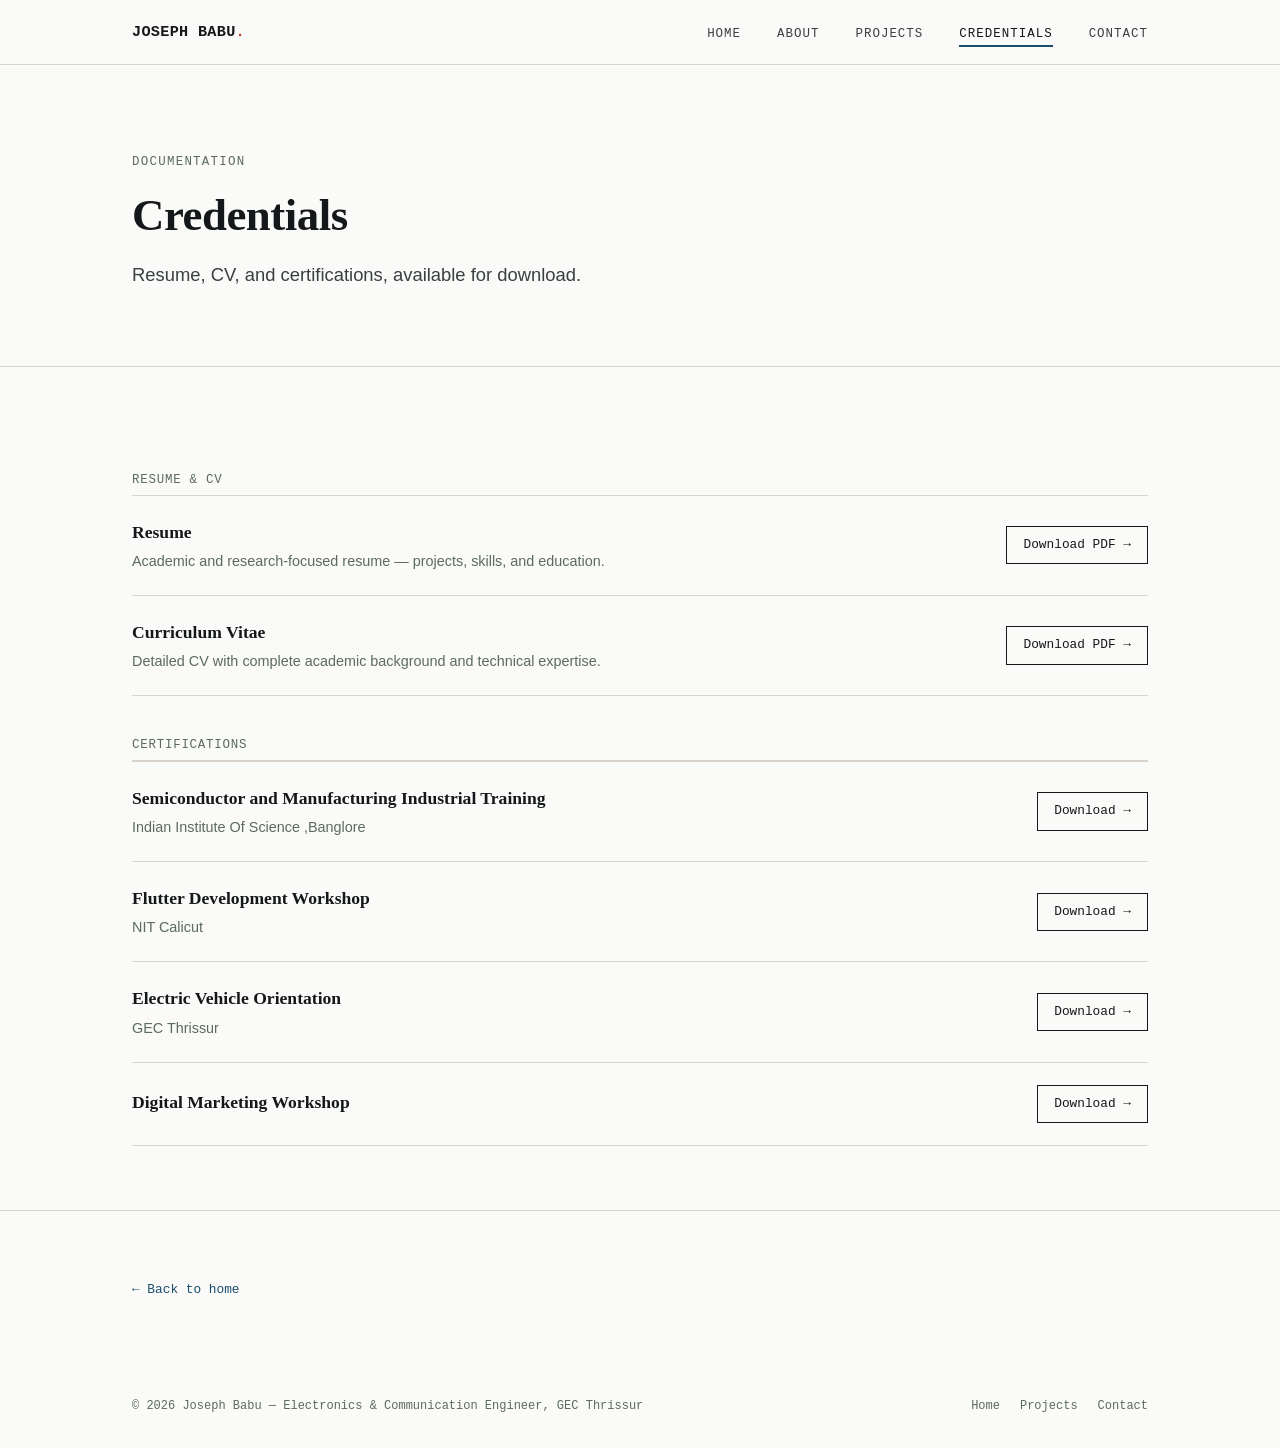
==== commit 241a8040: "Add certification for Semiconductor Training Added a new certification entry for Semiconductor and M" ====
--- a/credentials.html
+++ b/credentials.html
@@ -51,12 +51,20 @@
           <div class="doc-title">Curriculum Vitae</div>
           <div class="doc-desc">Detailed CV with complete academic background and technical expertise.</div>
         </div>
-        <a class="doc-link" href="assets/cv_joseph_babu.pdf" target="_blank" rel="noopener">Download PDF &rarr;</a>
+        <a class="doc-link" href="assets/Joseph_Babu_CV.docx" target="_blank" rel="noopener">Download PDF &rarr;</a>
       </div>
     </div>
 
     <div class="cert-group-title">Certifications</div>
     <div class="doc-list">
+       <div class="doc-list">
+      <div class="doc-row">
+        <div>
+          <div class="doc-title">Semiconductor and Manufacturing Industrial Training</div>
+          <div class="doc-desc">Indian Institute Of Science ,Banglore</div>
+        </div>
+        <a class="doc-link" href="assets/NIT%20CALICUT%20WS.pdf" target="_blank" rel="noopener">Download &rarr;</a>
+      </div>
       <div class="doc-row">
         <div>
           <div class="doc-title">Flutter Development Workshop</div>
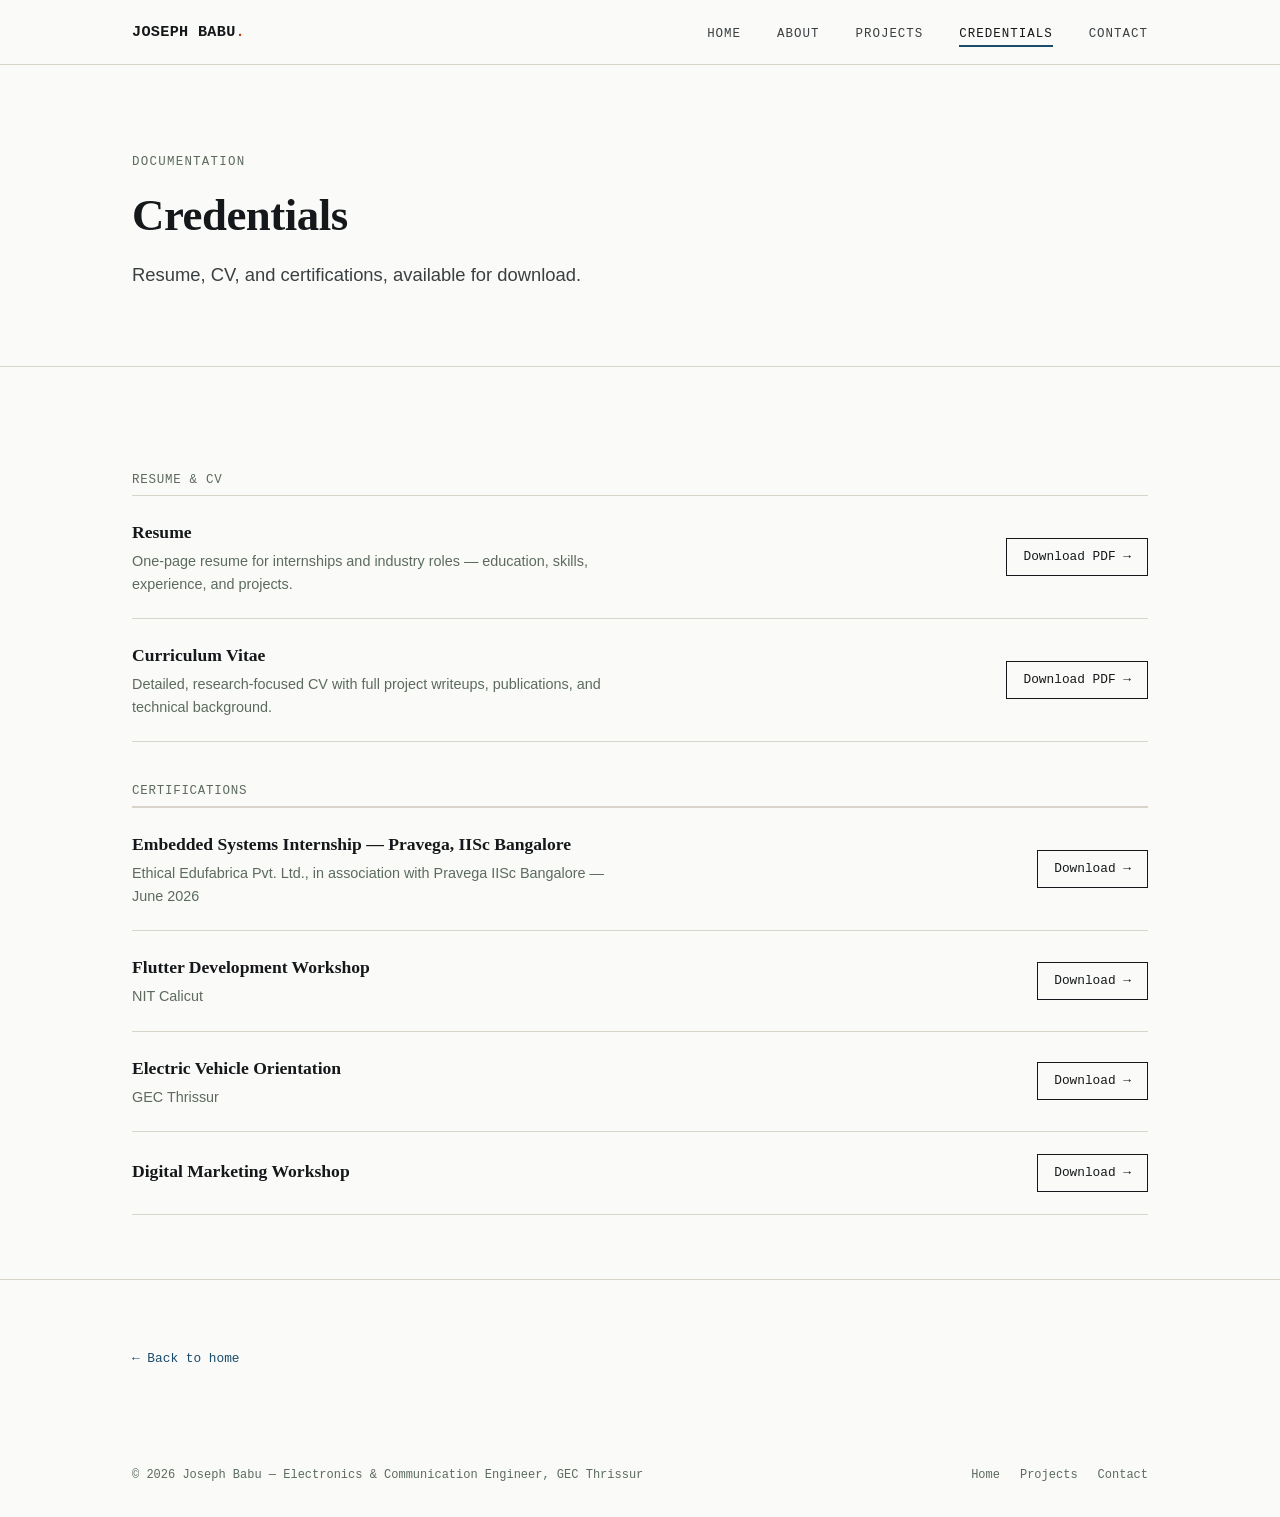
==== commit fd7d760c: "Update resume and CV descriptions in credentials.html" ====
--- a/credentials.html
+++ b/credentials.html
@@ -42,14 +42,14 @@
       <div class="doc-row">
         <div>
           <div class="doc-title">Resume</div>
-          <div class="doc-desc">Academic and research-focused resume — projects, skills, and education.</div>
+          <div class="doc-desc">One-page resume for internships and industry roles — education, skills, experience, and projects.</div>
         </div>
         <a class="doc-link" href="assets/Joseph_Babu_Resume.docx" target="_blank" rel="noopener">Download PDF &rarr;</a>
       </div>
       <div class="doc-row">
         <div>
           <div class="doc-title">Curriculum Vitae</div>
-          <div class="doc-desc">Detailed CV with complete academic background and technical expertise.</div>
+          <div class="doc-desc">Detailed, research-focused CV with full project writeups, publications, and technical background.</div>
         </div>
         <a class="doc-link" href="assets/Joseph_Babu_CV.docx" target="_blank" rel="noopener">Download PDF &rarr;</a>
       </div>
@@ -60,10 +60,10 @@
        <div class="doc-list">
       <div class="doc-row">
         <div>
-          <div class="doc-title">Semiconductor and Manufacturing Industrial Training</div>
-          <div class="doc-desc">Indian Institute Of Science ,Banglore</div>
+          <div class="doc-title">Embedded Systems Internship — Pravega, IISc Bangalore</div>
+          <div class="doc-desc">Ethical Edufabrica Pvt. Ltd., in association with Pravega IISc Bangalore — June 2026</div>
         </div>
-        <a class="doc-link" href="assets/NIT%20CALICUT%20WS.pdf" target="_blank" rel="noopener">Download &rarr;</a>
+        <a class="doc-link" href="assets/SEMICONDUCTOR IISc.pdf" target="_blank" rel="noopener">Download &rarr;</a>
       </div>
       <div class="doc-row">
         <div>
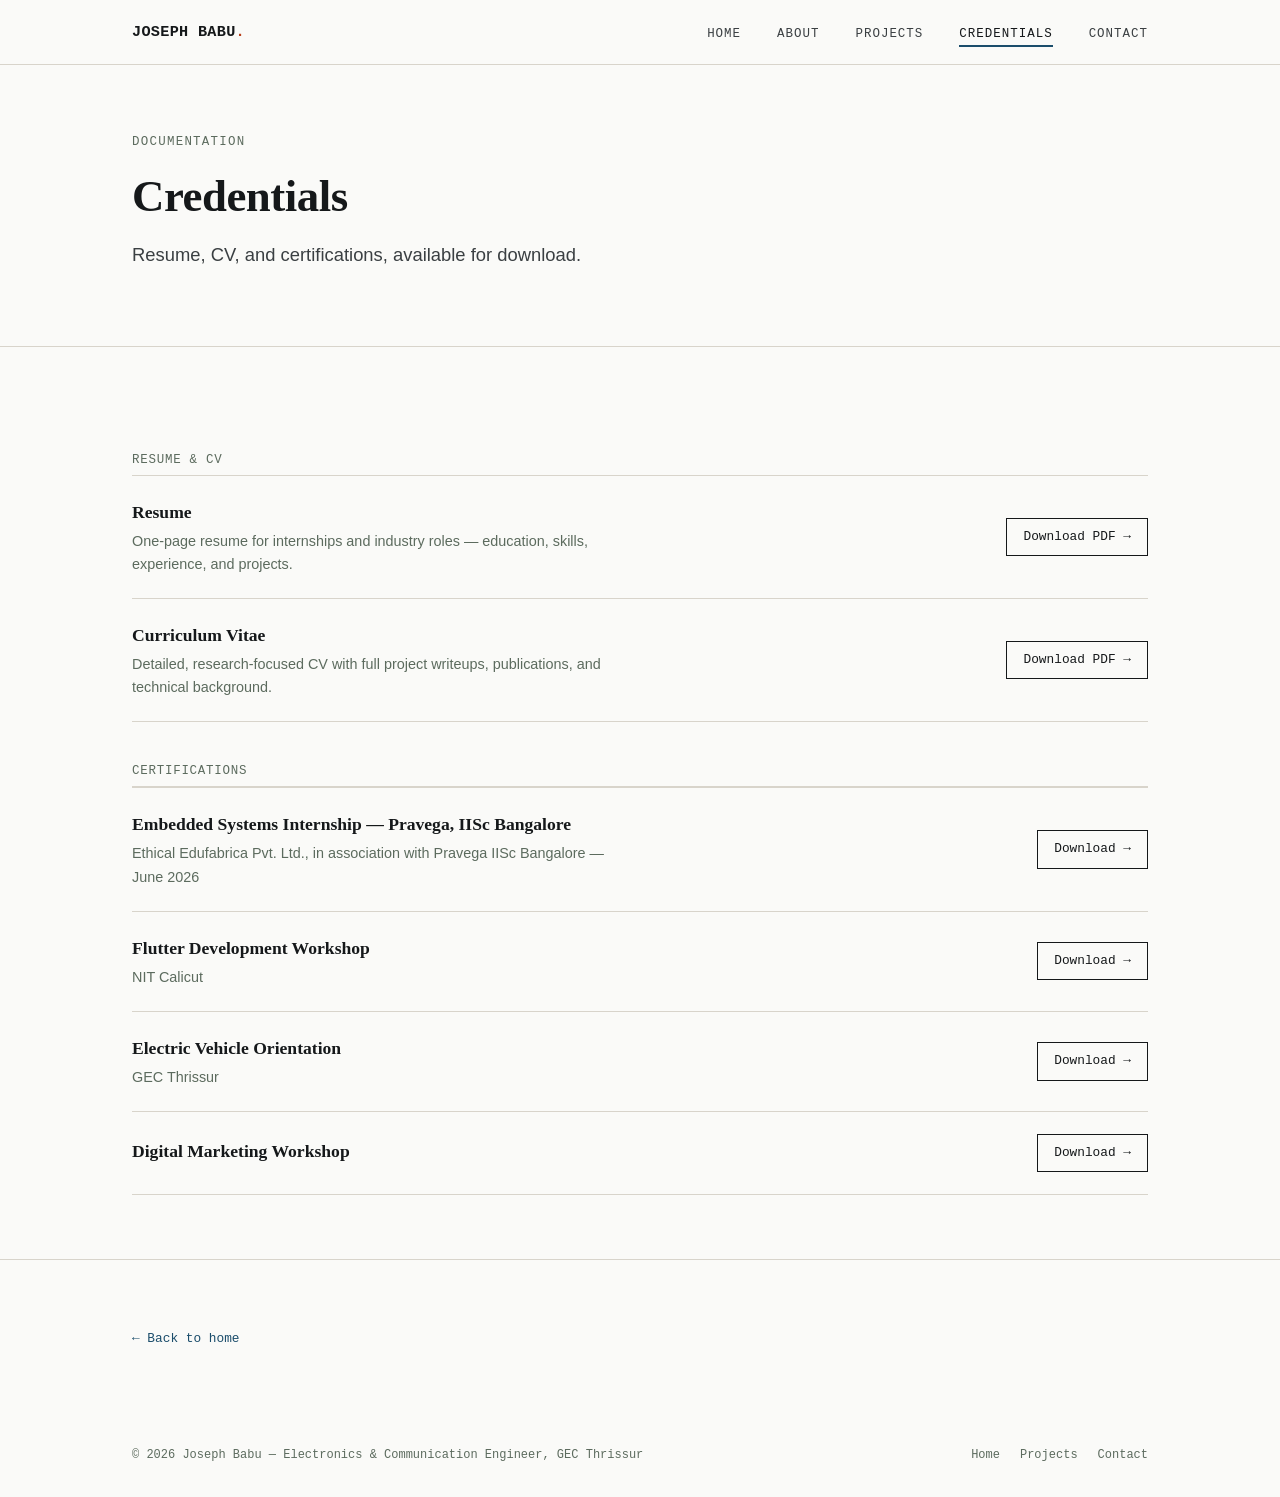
==== commit b97b719d: "Update resume and CV file links in credentials.html" ====
--- a/credentials.html
+++ b/credentials.html
@@ -44,14 +44,14 @@
           <div class="doc-title">Resume</div>
           <div class="doc-desc">One-page resume for internships and industry roles — education, skills, experience, and projects.</div>
         </div>
-        <a class="doc-link" href="assets/Joseph_Babu_Resume.docx" target="_blank" rel="noopener">Download PDF &rarr;</a>
+        <a class="doc-link" href="assets/Joseph_Babu_Resume_new.docx" target="_blank" rel="noopener">Download PDF &rarr;</a>
       </div>
       <div class="doc-row">
         <div>
           <div class="doc-title">Curriculum Vitae</div>
           <div class="doc-desc">Detailed, research-focused CV with full project writeups, publications, and technical background.</div>
         </div>
-        <a class="doc-link" href="assets/Joseph_Babu_CV.docx" target="_blank" rel="noopener">Download PDF &rarr;</a>
+        <a class="doc-link" href="assets/Joseph_Babu_CV_new.docx" target="_blank" rel="noopener">Download PDF &rarr;</a>
       </div>
     </div>
 
--- a/style.css
+++ b/style.css
@@ -136,7 +136,7 @@
 
 /* ---------- HERO ---------- */
 .hero {
-  padding: 88px 0 64px;
+  padding: 68px 0 52px;
   border-bottom: 1px solid var(--rule);
 }
 
@@ -151,13 +151,13 @@
 
 .hero h1 {
   font-family: var(--serif);
-  font-size: clamp(2.4rem, 5vw, 3.6rem);
+  font-size: clamp(1.9rem, 3.6vw, 2.7rem);
   font-weight: 600;
-  line-height: 1.1;
+  line-height: 1.15;
   letter-spacing: -0.01em;
   color: var(--ink);
-  margin-bottom: 20px;
-  max-width: 760px;
+  margin-bottom: 18px;
+  max-width: 680px;
 }
 
 .hero .role-line {
